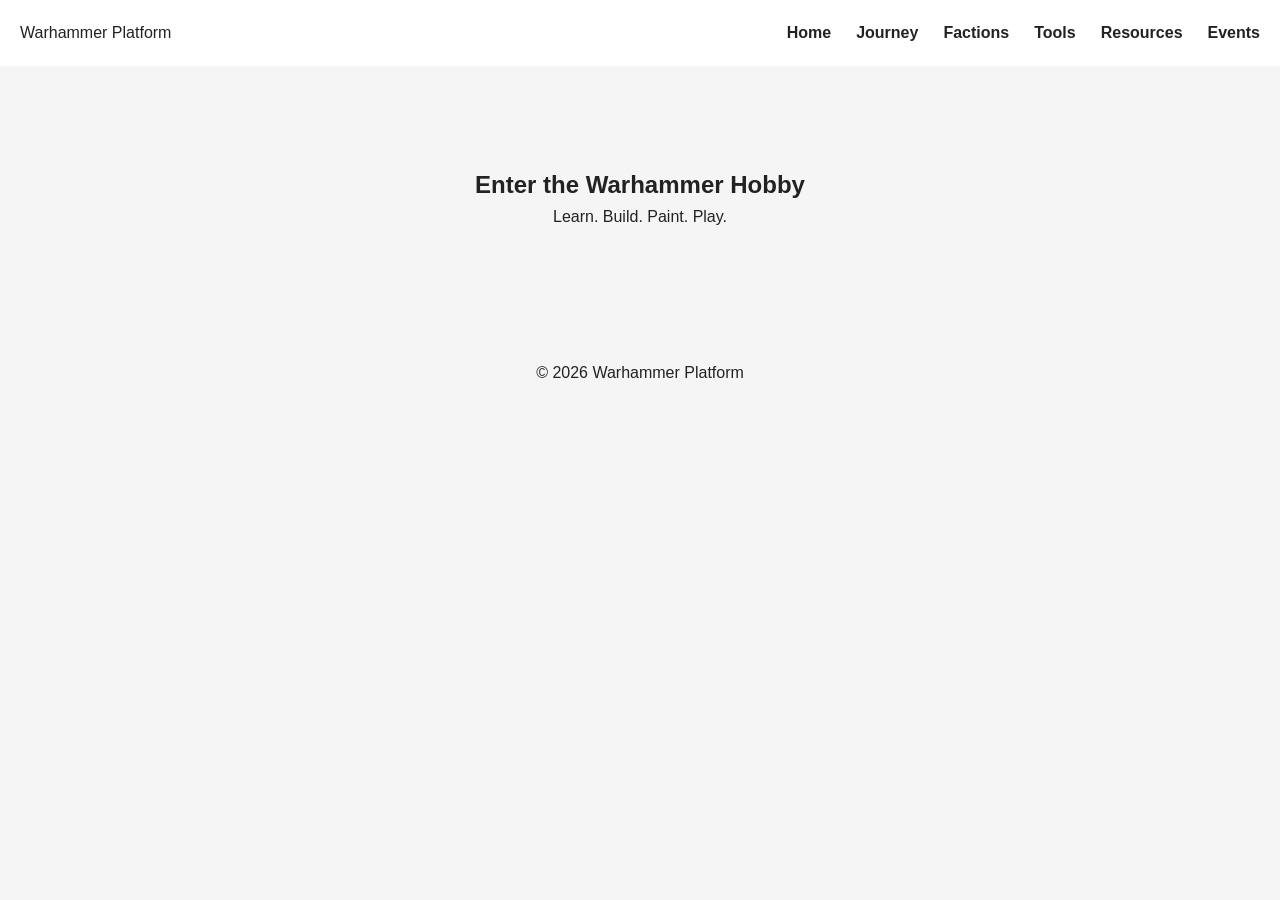
==== index.html @ 85858ca6 "Add honmepage structure and base styles" ====
<!DOCTYPE html>
<html lang="en">
<head>
    <meta charset="UTF-8">
    <meta name="viewport" content="width=device-width, initial-scale=1.0">

    <title>Warhammer Platform</title>
    <meta name="description" content="A beginner-first platform for exploring the Warhammer hobby.">

    <link rel="stylesheet" href="css/styles.css">
</head>

<body>

    <header>

        <nav>

            <div class="logo">

                Warhammer Platform

            </div>

            <ul>

                <li><a href="#">Home</a></li>

                <li><a href="#">Journey</a></li>

                <li><a href="#">Factions</a></li>

                <li><a href="#">Tools</a></li>

                <li><a href="#">Resources</a></li>

                <li><a href="#">Events</a></li>

            </ul>

        </nav>

    </header>

    <main>

        <section class="hero">

            <h1>Enter the Warhammer Hobby</h1>

            <p>

                Learn. Build. Paint. Play.

            </p>

        </section>

    </main>

    <footer>

        <p>&copy; 2026 Warhammer Platform</p>

    </footer>

    <script src="js/main.js"></script>

</body>
</html>
---- css/styles.css ----
/* ===========================
   Global Styles
=========================== */

* {
    margin: 0;
    padding: 0;
    box-sizing: border-box;
}

body {
    font-family: Arial, Helvetica, sans-serif;
    background-color: #f5f5f5;
    color: #222;
    line-height: 1.6;
}

header {
    background-color: white;
    padding: 20px;
}

nav {
    display: flex;
    justify-content: space-between;
    align-items: center;
}

nav ul {
    list-style: none;
    display: flex;
    gap: 25px;
}

nav a {
    text-decoration: none;
    color: #222;
    font-weight: bold;
}

.hero {
    text-align: center;
    padding: 100px 20px;
}

footer {
    text-align: center;
    padding: 30px;
}
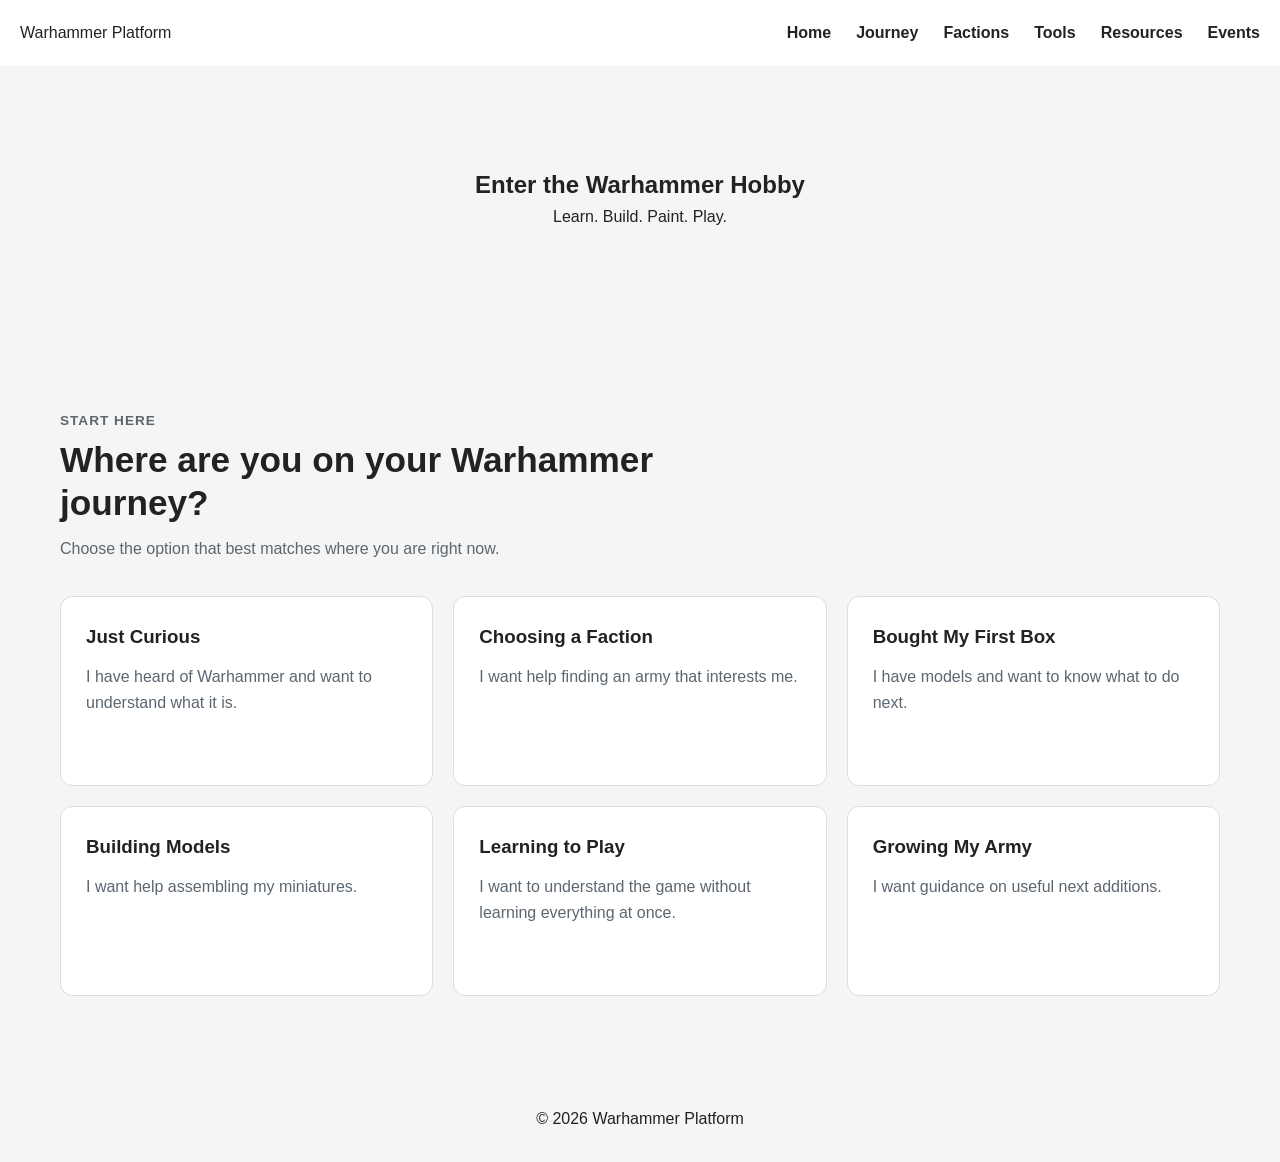
==== commit efd1c481: "Add honmepage journey section" ====
--- a/index.html
+++ b/index.html
@@ -13,55 +13,73 @@
 <body>
 
     <header>
-
         <nav>
-
-            <div class="logo">
-
-                Warhammer Platform
-
-            </div>
+            <div class="logo">Warhammer Platform</div>
 
             <ul>
-
                 <li><a href="#">Home</a></li>
-
                 <li><a href="#">Journey</a></li>
-
                 <li><a href="#">Factions</a></li>
-
                 <li><a href="#">Tools</a></li>
-
                 <li><a href="#">Resources</a></li>
-
                 <li><a href="#">Events</a></li>
-
             </ul>
-
         </nav>
-
     </header>
 
     <main>
 
         <section class="hero">
+            <h1>Enter the Warhammer Hobby</h1>
+            <p>Learn. Build. Paint. Play.</p>
+        </section>
 
-            <h1>Enter the Warhammer Hobby</h1>
+        <section class="journey">
+            <div class="section-heading">
+                <p class="section-label">Start here</p>
+                <h2>Where are you on your Warhammer journey?</h2>
+                <p>Choose the option that best matches where you are right now.</p>
+            </div>
 
-            <p>
+            <div class="journey-grid">
 
-                Learn. Build. Paint. Play.
+                <a class="journey-card" href="#">
+                    <h3>Just Curious</h3>
+                    <p>I have heard of Warhammer and want to understand what it is.</p>
+                </a>
 
-            </p>
+                <a class="journey-card" href="#">
+                    <h3>Choosing a Faction</h3>
+                    <p>I want help finding an army that interests me.</p>
+                </a>
 
+                <a class="journey-card" href="#">
+                    <h3>Bought My First Box</h3>
+                    <p>I have models and want to know what to do next.</p>
+                </a>
+
+                <a class="journey-card" href="#">
+                    <h3>Building Models</h3>
+                    <p>I want help assembling my miniatures.</p>
+                </a>
+
+                <a class="journey-card" href="#">
+                    <h3>Learning to Play</h3>
+                    <p>I want to understand the game without learning everything at once.</p>
+                </a>
+
+                <a class="journey-card" href="#">
+                    <h3>Growing My Army</h3>
+                    <p>I want guidance on useful next additions.</p>
+                </a>
+
+            </div>
         </section>
 
     </main>
 
     <footer>
-
         <p>&copy; 2026 Warhammer Platform</p>
-
     </footer>
 
     <script src="js/main.js"></script>
--- a/css/styles.css
+++ b/css/styles.css
@@ -46,4 +46,79 @@
 footer {
     text-align: center;
     padding: 30px;
+}
+
+.journey {
+    max-width: 1200px;
+    margin: 0 auto;
+    padding: 80px 20px;
+}
+
+.section-heading {
+    max-width: 700px;
+    margin-bottom: 35px;
+}
+
+.section-label {
+    margin-bottom: 8px;
+    color: #5b6670;
+    font-size: 0.85rem;
+    font-weight: bold;
+    letter-spacing: 1px;
+    text-transform: uppercase;
+}
+
+.section-heading h2 {
+    margin-bottom: 12px;
+    font-size: 2.2rem;
+    line-height: 1.2;
+}
+
+.section-heading p {
+    color: #5b6670;
+}
+
+.journey-grid {
+    display: grid;
+    grid-template-columns: repeat(3, 1fr);
+    gap: 20px;
+}
+
+.journey-card {
+    min-height: 190px;
+    padding: 25px;
+    background-color: white;
+    border: 1px solid #dddddd;
+    border-radius: 12px;
+    color: #222;
+    text-decoration: none;
+}
+
+.journey-card h3 {
+    margin-bottom: 12px;
+}
+
+.journey-card p {
+    color: #5b6670;
+}
+
+.journey-card:hover {
+    border-color: #777777;
+    transform: translateY(-3px);
+}
+
+@media screen and (max-width: 850px) {
+    .journey-grid {
+        grid-template-columns: repeat(2, 1fr);
+    }
+}
+
+@media screen and (max-width: 550px) {
+    .journey-grid {
+        grid-template-columns: 1fr;
+    }
+
+    .section-heading h2 {
+        font-size: 1.8rem;
+    }
 }
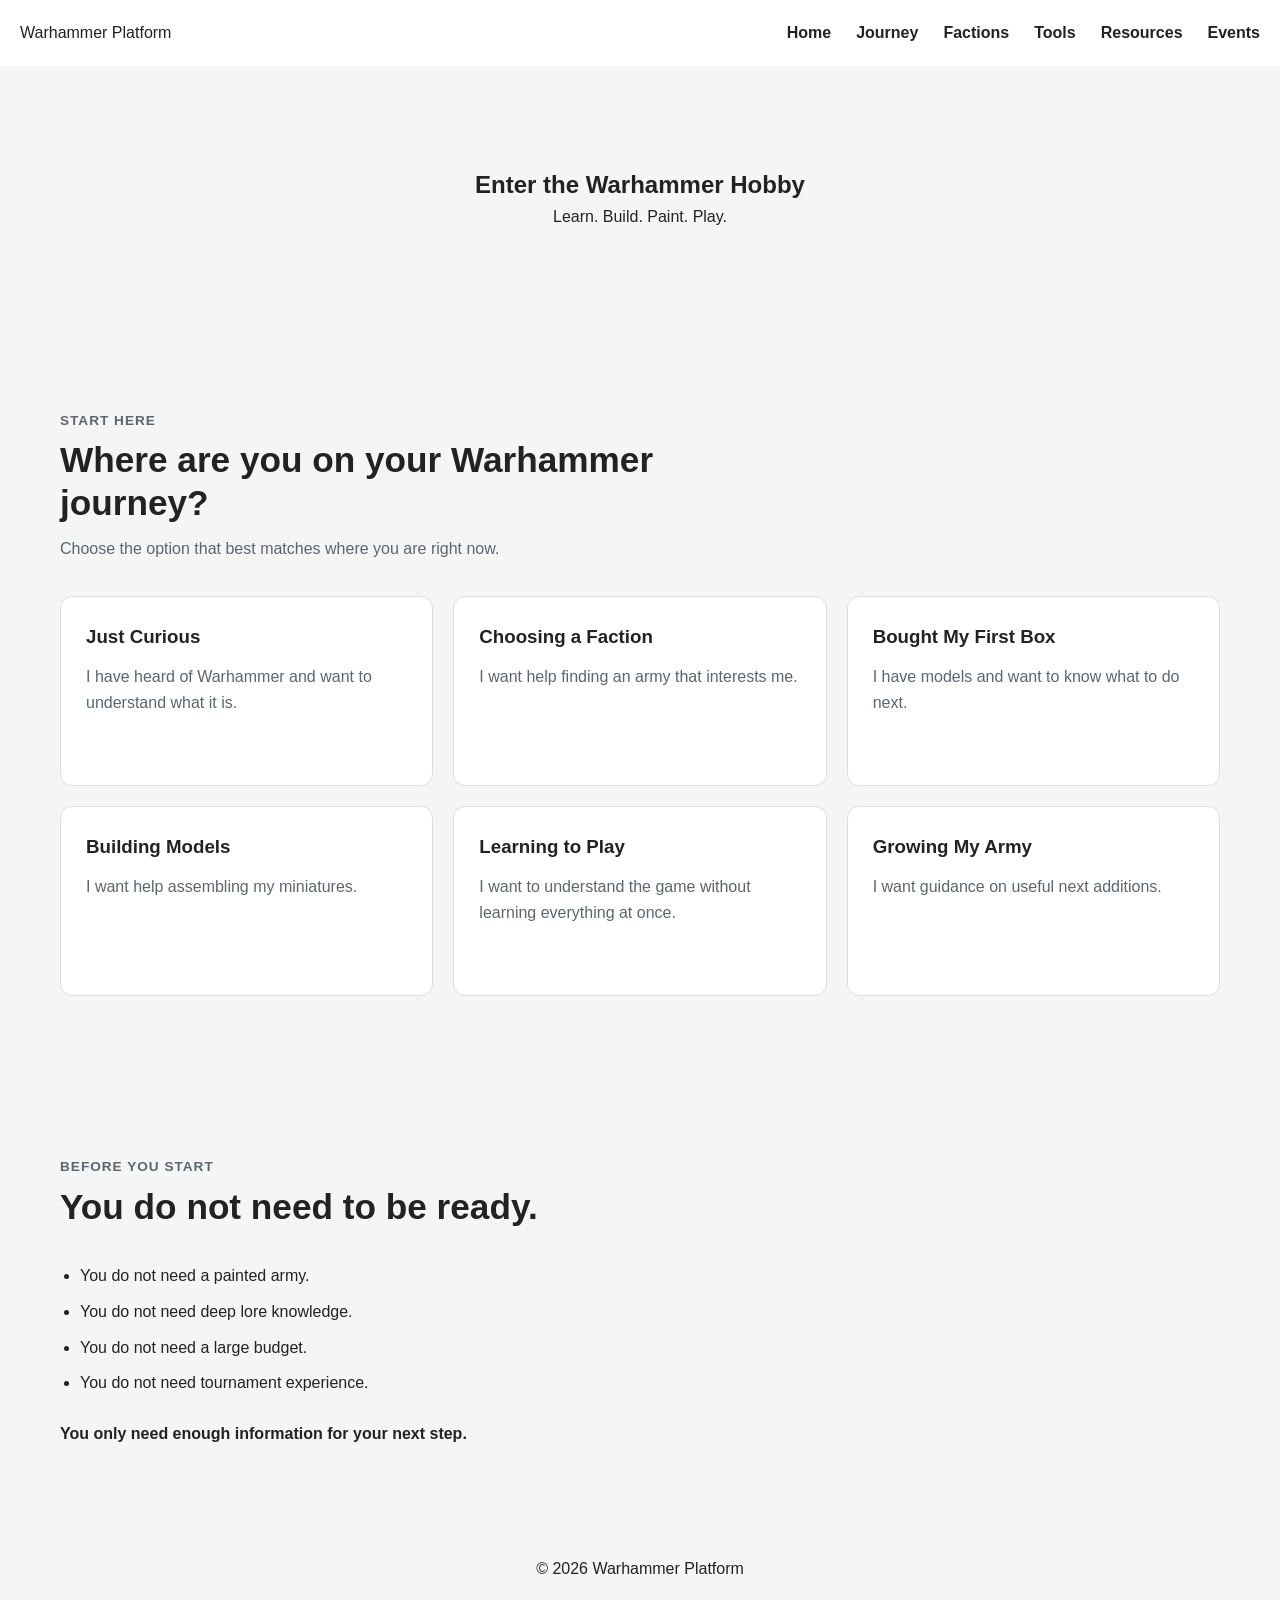
==== commit 8cb5f4bd: "Add reassurance  section" ====
--- a/index.html
+++ b/index.html
@@ -76,6 +76,22 @@
             </div>
         </section>
 
+        <section class="reassurance">
+            <div class="section-heading">
+                <p class="section-label">Before you start</p>
+                <h2>You do not need to be ready.</h2>
+            </div>
+
+            <ul>
+                <li>You do not need a painted army.</li>
+                <li>You do not need deep lore knowledge.</li>
+                <li>You do not need a large budget.</li>
+                <li>You do not need tournament experience.</li>
+            </ul>
+
+            <p>You only need enough information for your next step.</p>
+        </section>
+
     </main>
 
     <footer>
--- a/css/styles.css
+++ b/css/styles.css
@@ -121,4 +121,23 @@
     .section-heading h2 {
         font-size: 1.8rem;
     }
+}
+
+.reassurance {
+    max-width: 1200px;
+    margin: 0 auto;
+    padding: 80px 20px;
+}
+
+.reassurance ul {
+    margin: 25px 0;
+    padding-left: 20px;
+}
+
+.reassurance li {
+    margin-bottom: 10px;
+}
+
+.reassurance > p {
+    font-weight: bold;
 }
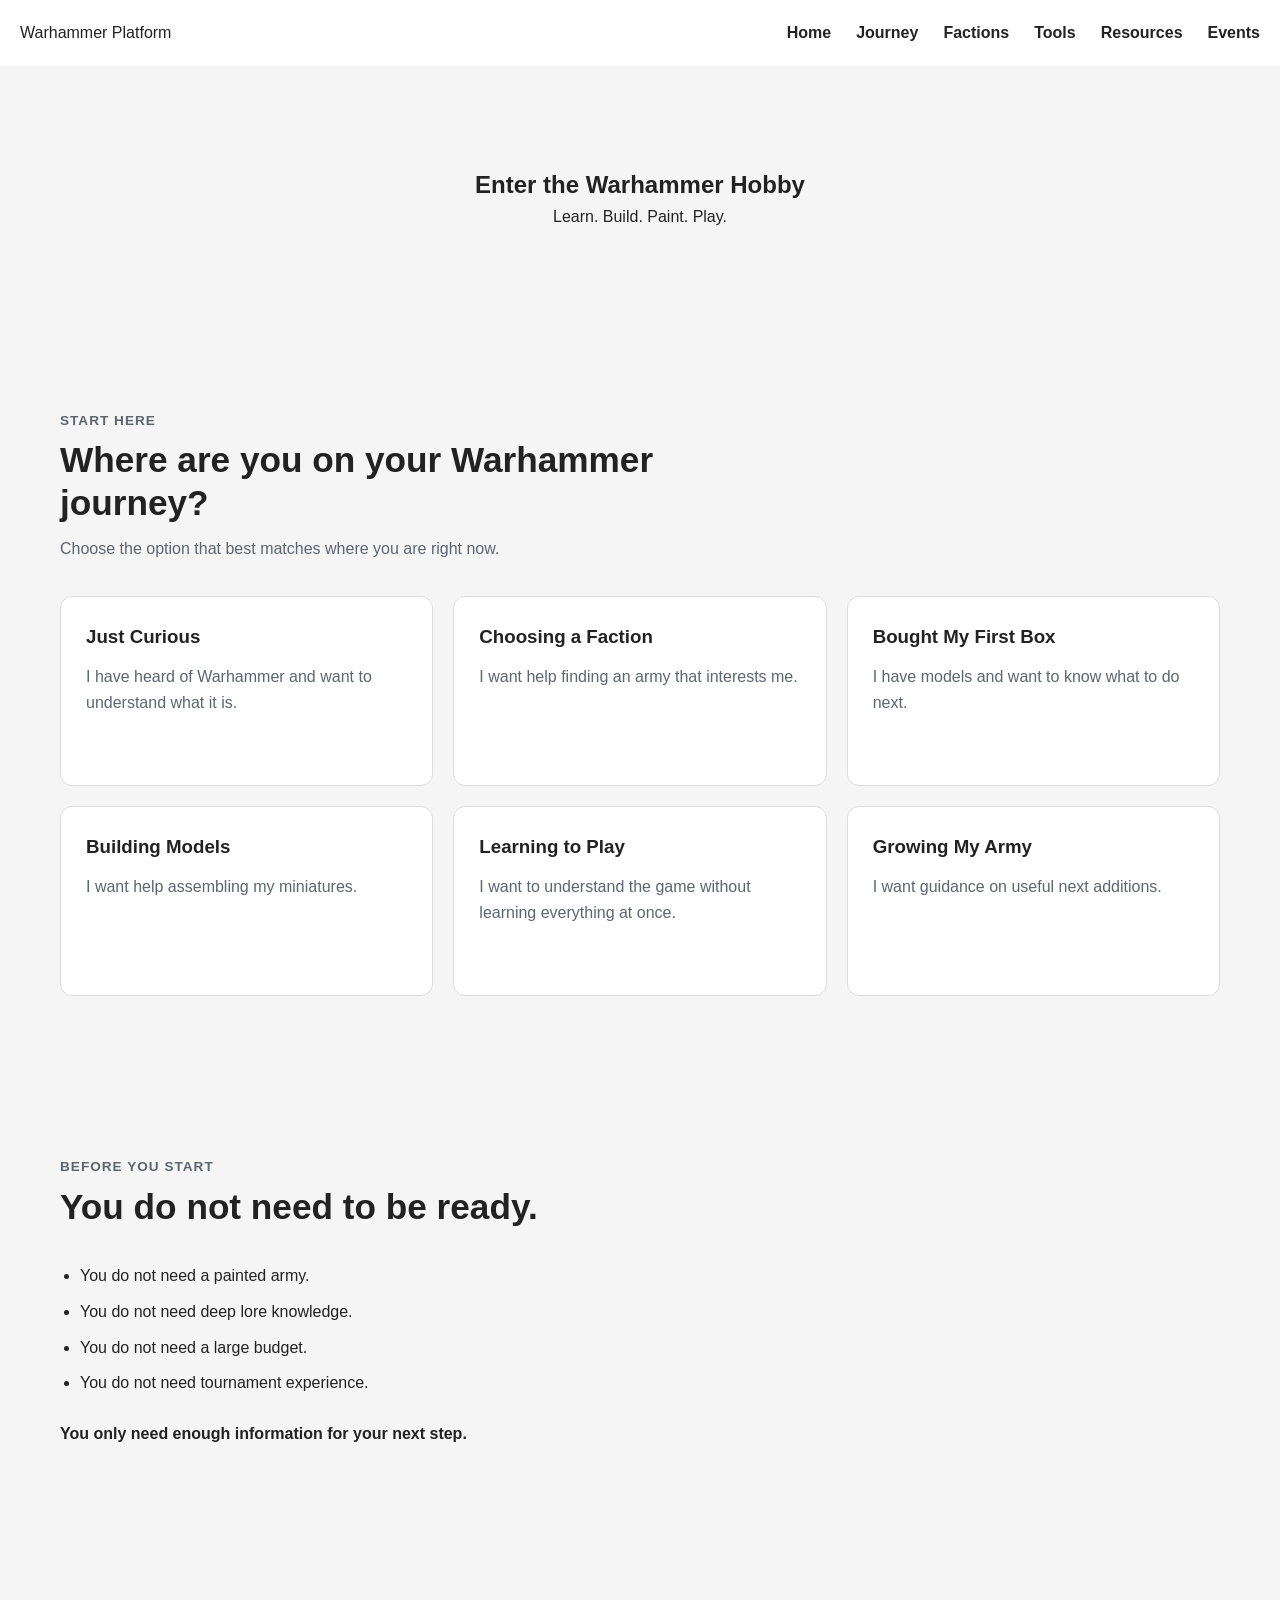
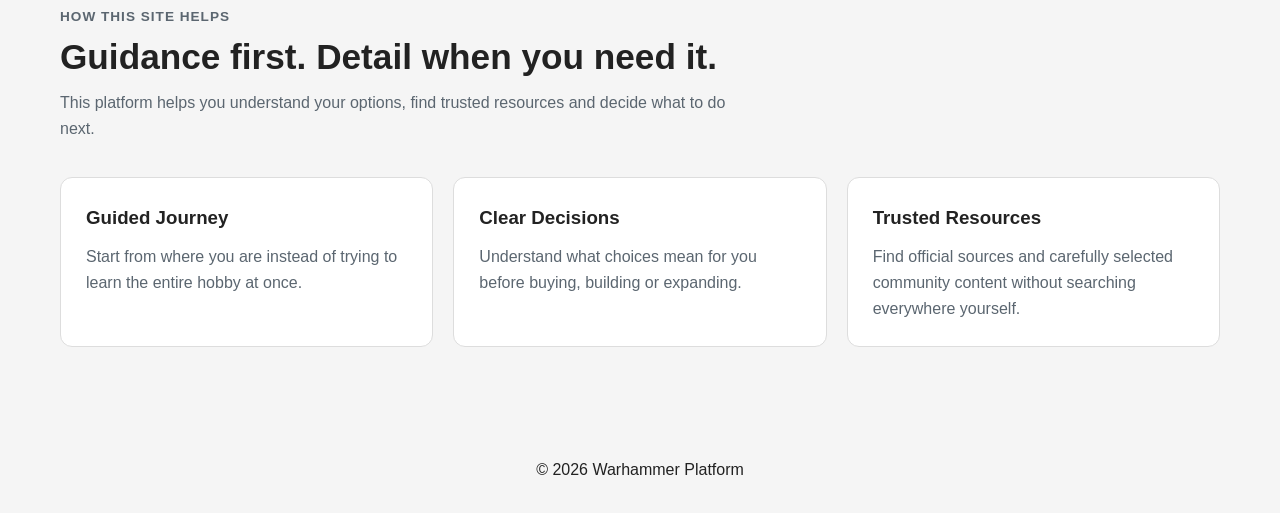
==== commit 843cd3d9: "Add purpose  section" ====
--- a/index.html
+++ b/index.html
@@ -92,6 +92,31 @@
             <p>You only need enough information for your next step.</p>
         </section>
 
+        <section class="site-purpose">
+            <div class="section-heading">
+                <p class="section-label">How this site helps</p>
+                <h2>Guidance first. Detail when you need it.</h2>
+                <p>This platform helps you understand your options, find trusted resources and decide what to do next.</p>
+            </div>
+
+            <div class="purpose-grid">
+                <article class="purpose-card">
+                    <h3>Guided Journey</h3>
+                    <p>Start from where you are instead of trying to learn the entire hobby at once.</p>
+                </article>
+
+                <article class="purpose-card">
+                    <h3>Clear Decisions</h3>
+                    <p>Understand what choices mean for you before buying, building or expanding.</p>
+                </article>
+
+                <article class="purpose-card">
+                    <h3>Trusted Resources</h3>
+                    <p>Find official sources and carefully selected community content without searching everywhere yourself.</p>
+                </article>
+            </div>
+        </section>
+
     </main>
 
     <footer>
--- a/css/styles.css
+++ b/css/styles.css
@@ -140,4 +140,37 @@
 
 .reassurance > p {
     font-weight: bold;
+}
+
+.site-purpose {
+    max-width: 1200px;
+    margin: 0 auto;
+    padding: 80px 20px;
+}
+
+.purpose-grid {
+    display: grid;
+    grid-template-columns: repeat(3, 1fr);
+    gap: 20px;
+}
+
+.purpose-card {
+    padding: 25px;
+    background-color: white;
+    border: 1px solid #dddddd;
+    border-radius: 12px;
+}
+
+.purpose-card h3 {
+    margin-bottom: 12px;
+}
+
+.purpose-card p {
+    color: #5b6670;
+}
+
+@media screen and (max-width: 850px) {
+    .purpose-grid {
+        grid-template-columns: 1fr;
+    }
 }
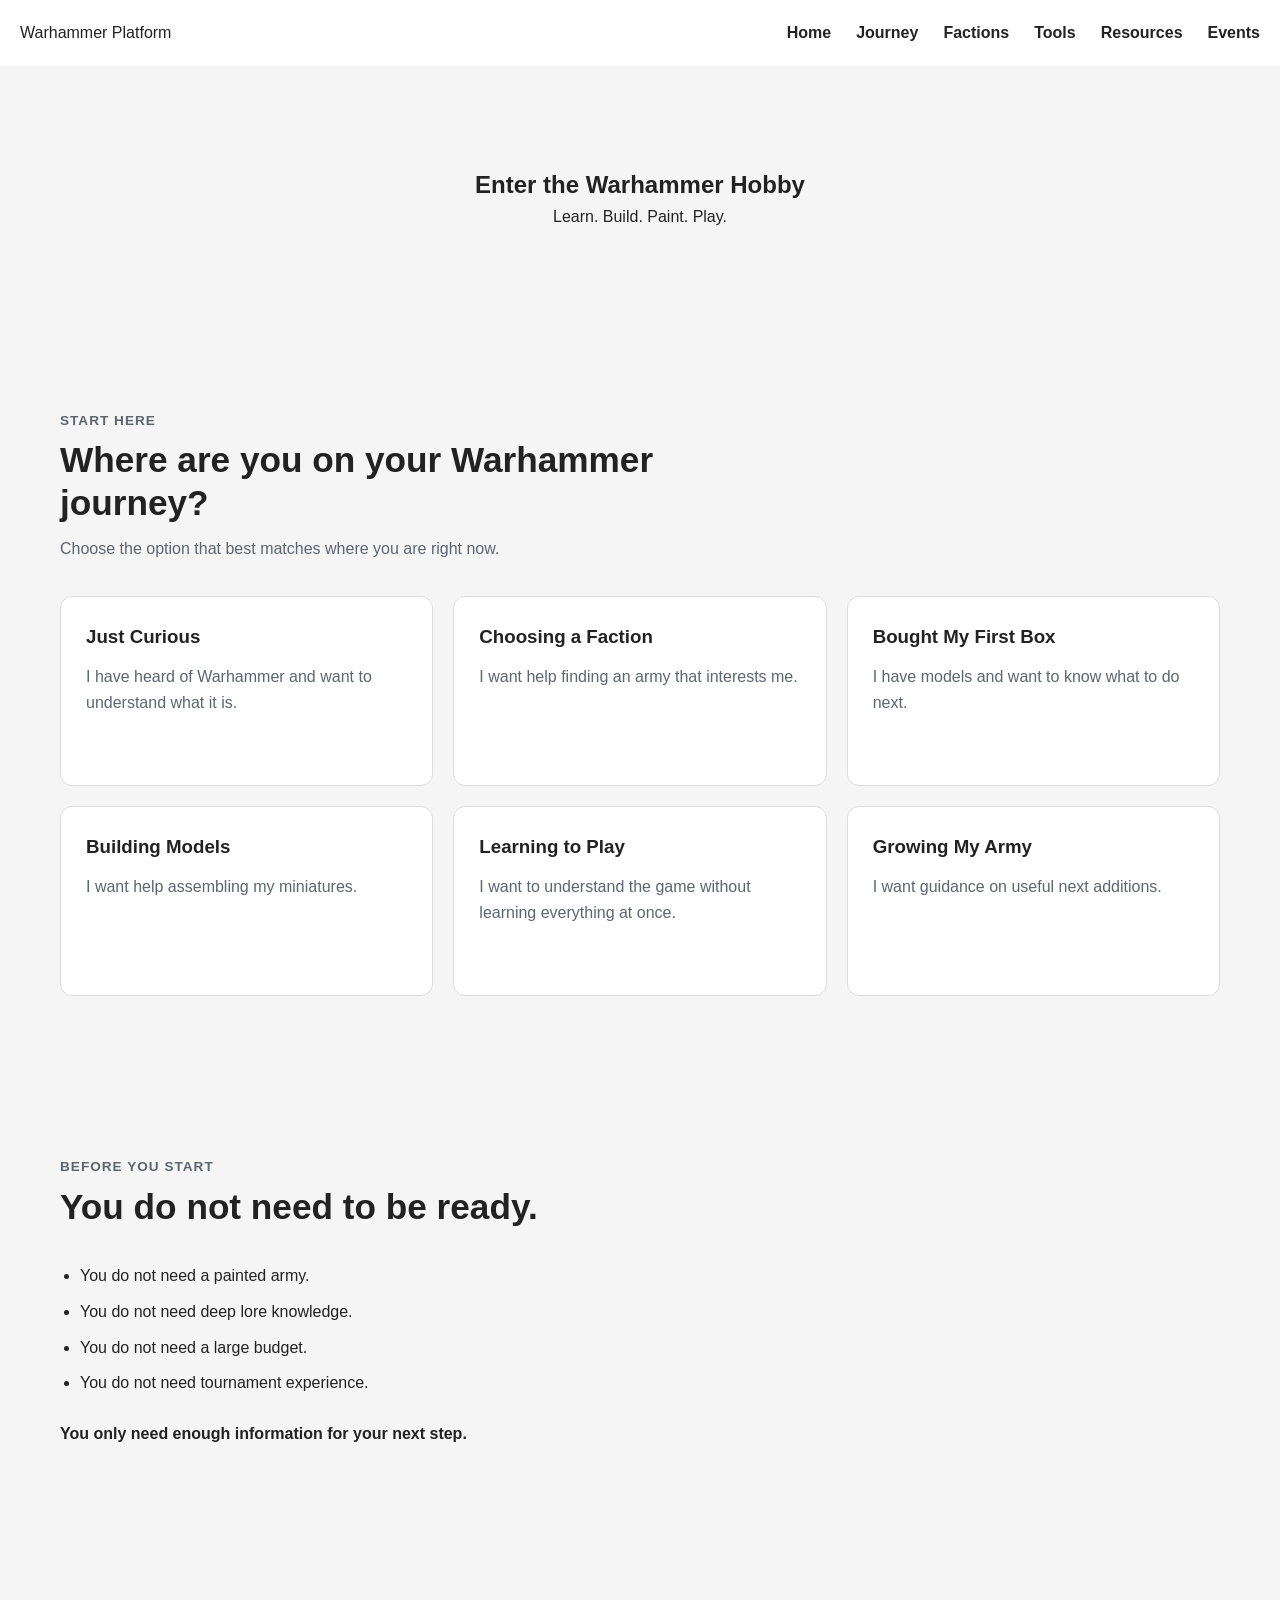
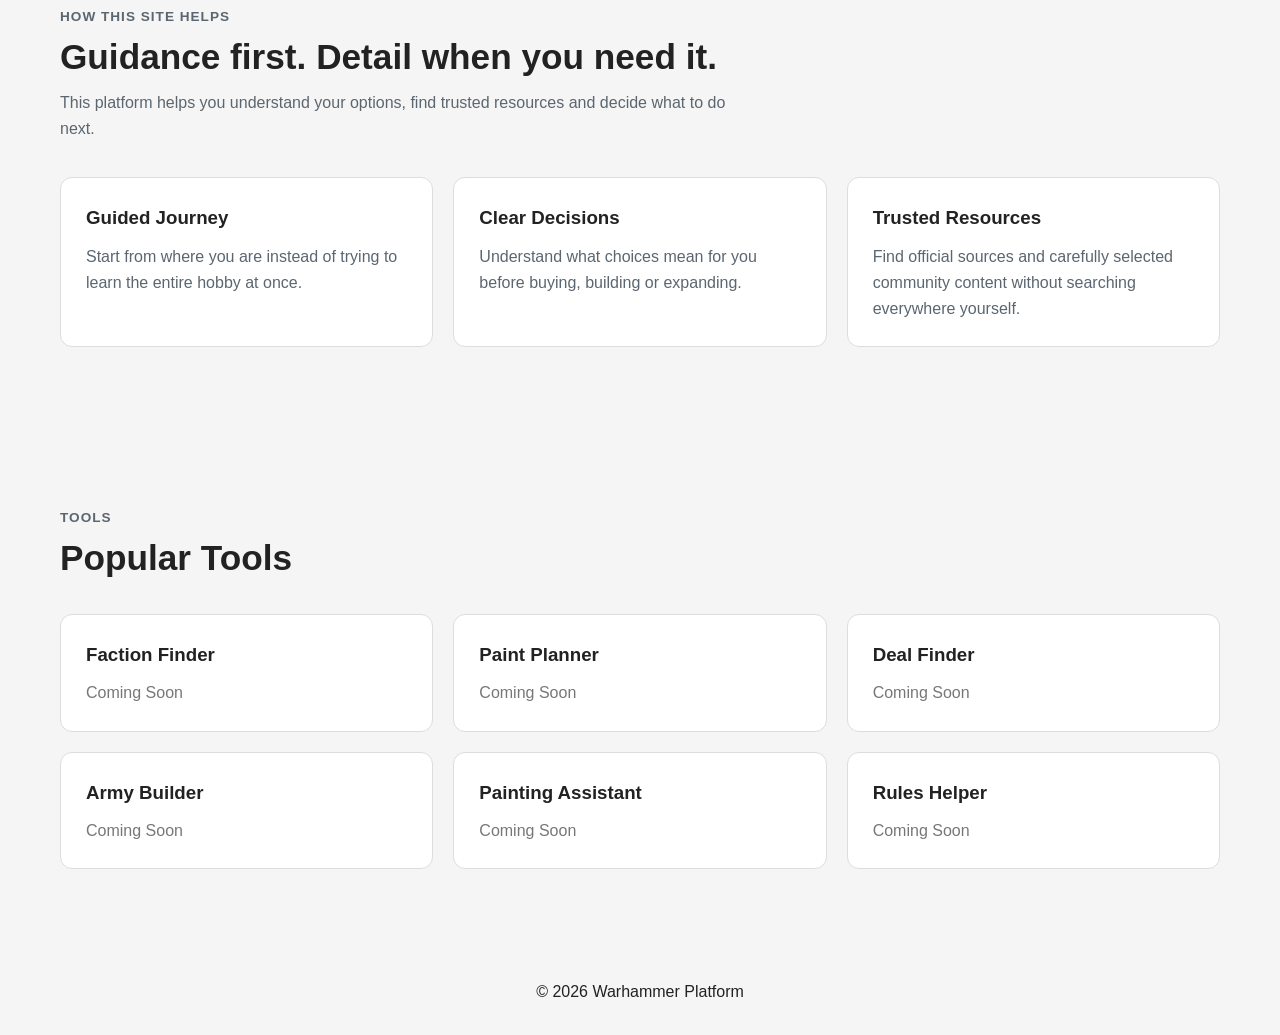
==== commit 02284dc0: "Add tools  section" ====
--- a/index.html
+++ b/index.html
@@ -117,6 +117,47 @@
             </div>
         </section>
 
+        <section class="featured-tools">
+            <div class="section-heading">
+                <p class="section-label">Tools</p>
+                <h2>Popular Tools</h2>
+            </div>
+
+            <div class="tool-grid">
+
+                <article class="tool-card">
+                    <h3>Faction Finder</h3>
+                    <p>Coming Soon</p>
+                </article>
+
+                <article class="tool-card">
+                    <h3>Paint Planner</h3>
+                    <p>Coming Soon</p>
+                </article>
+
+                <article class="tool-card">
+                    <h3>Deal Finder</h3>
+                    <p>Coming Soon</p>
+                </article>
+
+                <article class="tool-card">
+                    <h3>Army Builder</h3>
+                    <p>Coming Soon</p>
+                </article>
+
+                <article class="tool-card">
+                    <h3>Painting Assistant</h3>
+                    <p>Coming Soon</p>
+                </article>
+
+                <article class="tool-card">
+                    <h3>Rules Helper</h3>
+                    <p>Coming Soon</p>
+                </article>
+
+            </div>
+        </section>
+
     </main>
 
     <footer>
--- a/css/styles.css
+++ b/css/styles.css
@@ -173,4 +173,43 @@
     .purpose-grid {
         grid-template-columns: 1fr;
     }
+}
+
+.featured-tools {
+    max-width: 1200px;
+    margin: 0 auto;
+    padding: 80px 20px;
+}
+
+.tool-grid {
+    display: grid;
+    grid-template-columns: repeat(3, 1fr);
+    gap: 20px;
+}
+
+.tool-card {
+    padding: 25px;
+    background: white;
+    border: 1px solid #dddddd;
+    border-radius: 12px;
+}
+
+.tool-card h3 {
+    margin-bottom: 10px;
+}
+
+.tool-card p {
+    color: #777777;
+}
+
+@media screen and (max-width: 850px) {
+    .tool-grid {
+        grid-template-columns: repeat(2, 1fr);
+    }
+}
+
+@media screen and (max-width: 550px) {
+    .tool-grid {
+        grid-template-columns: 1fr;
+    }
 }
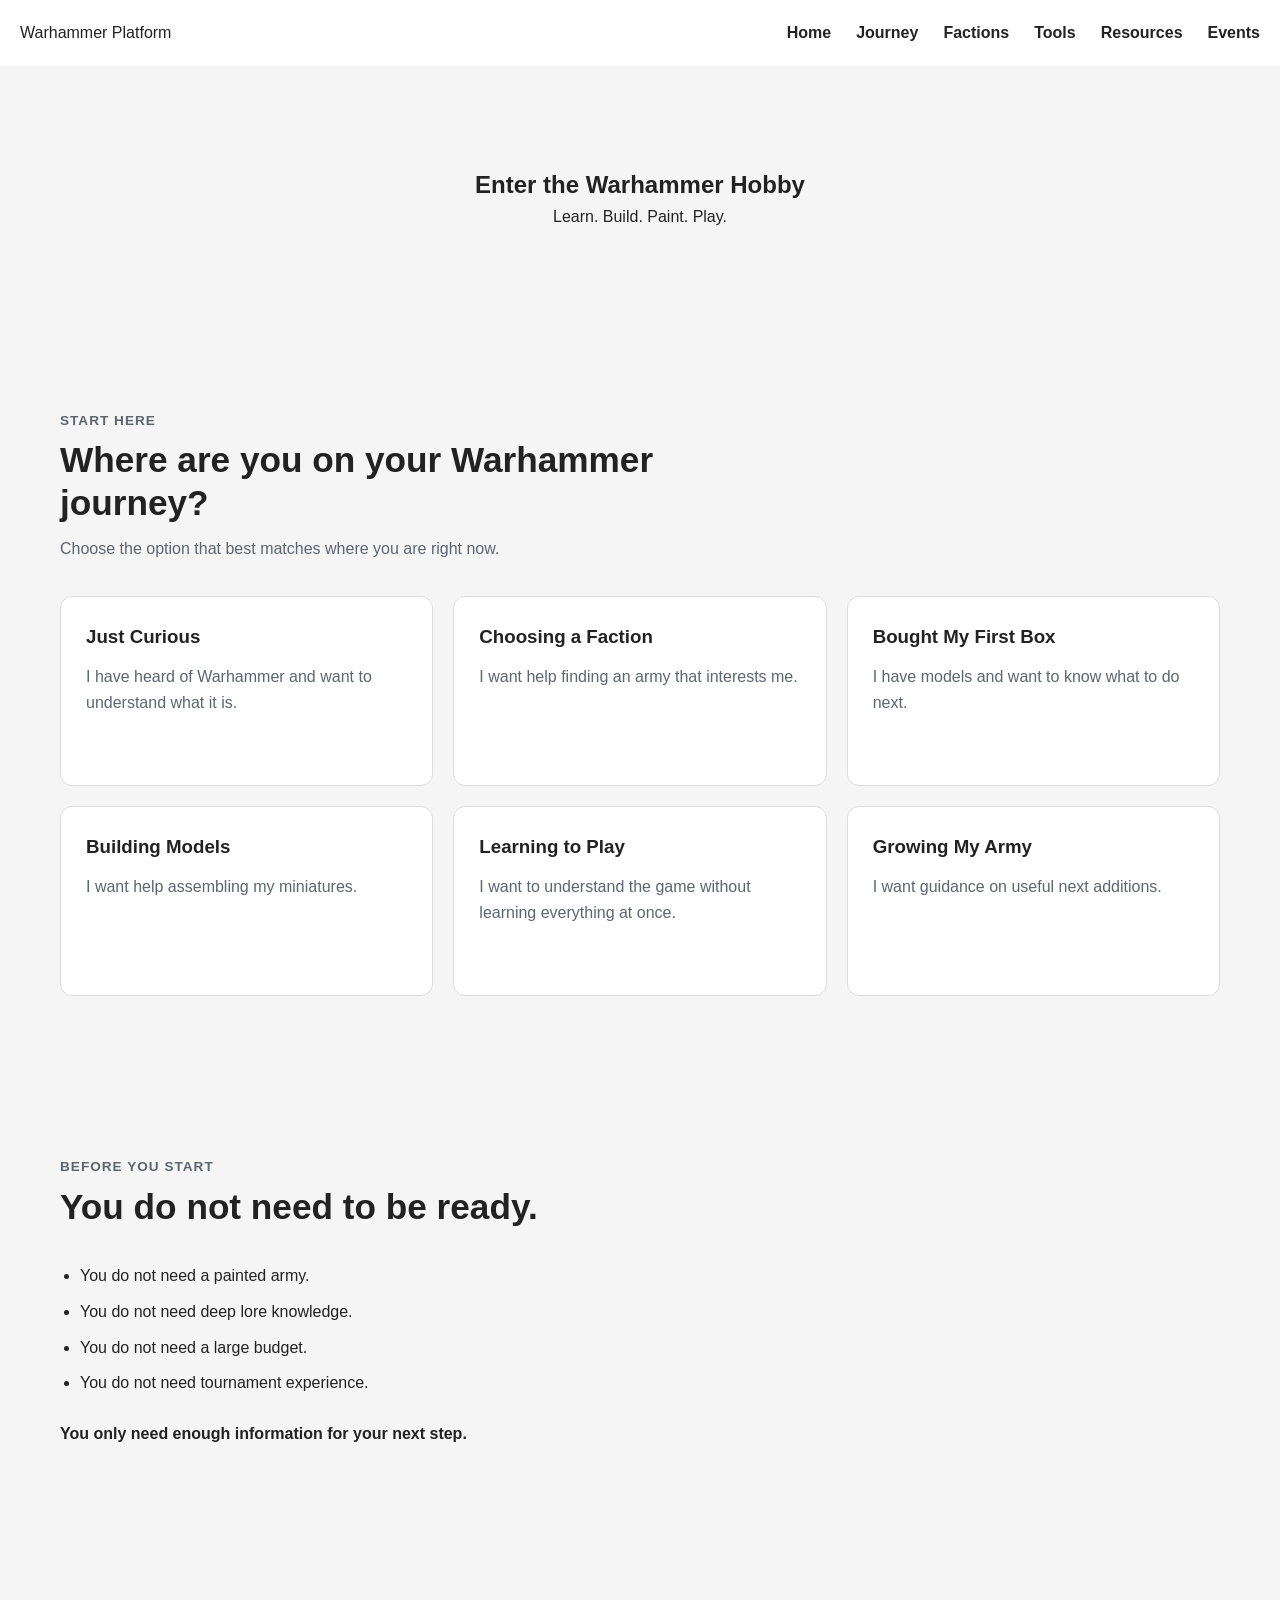
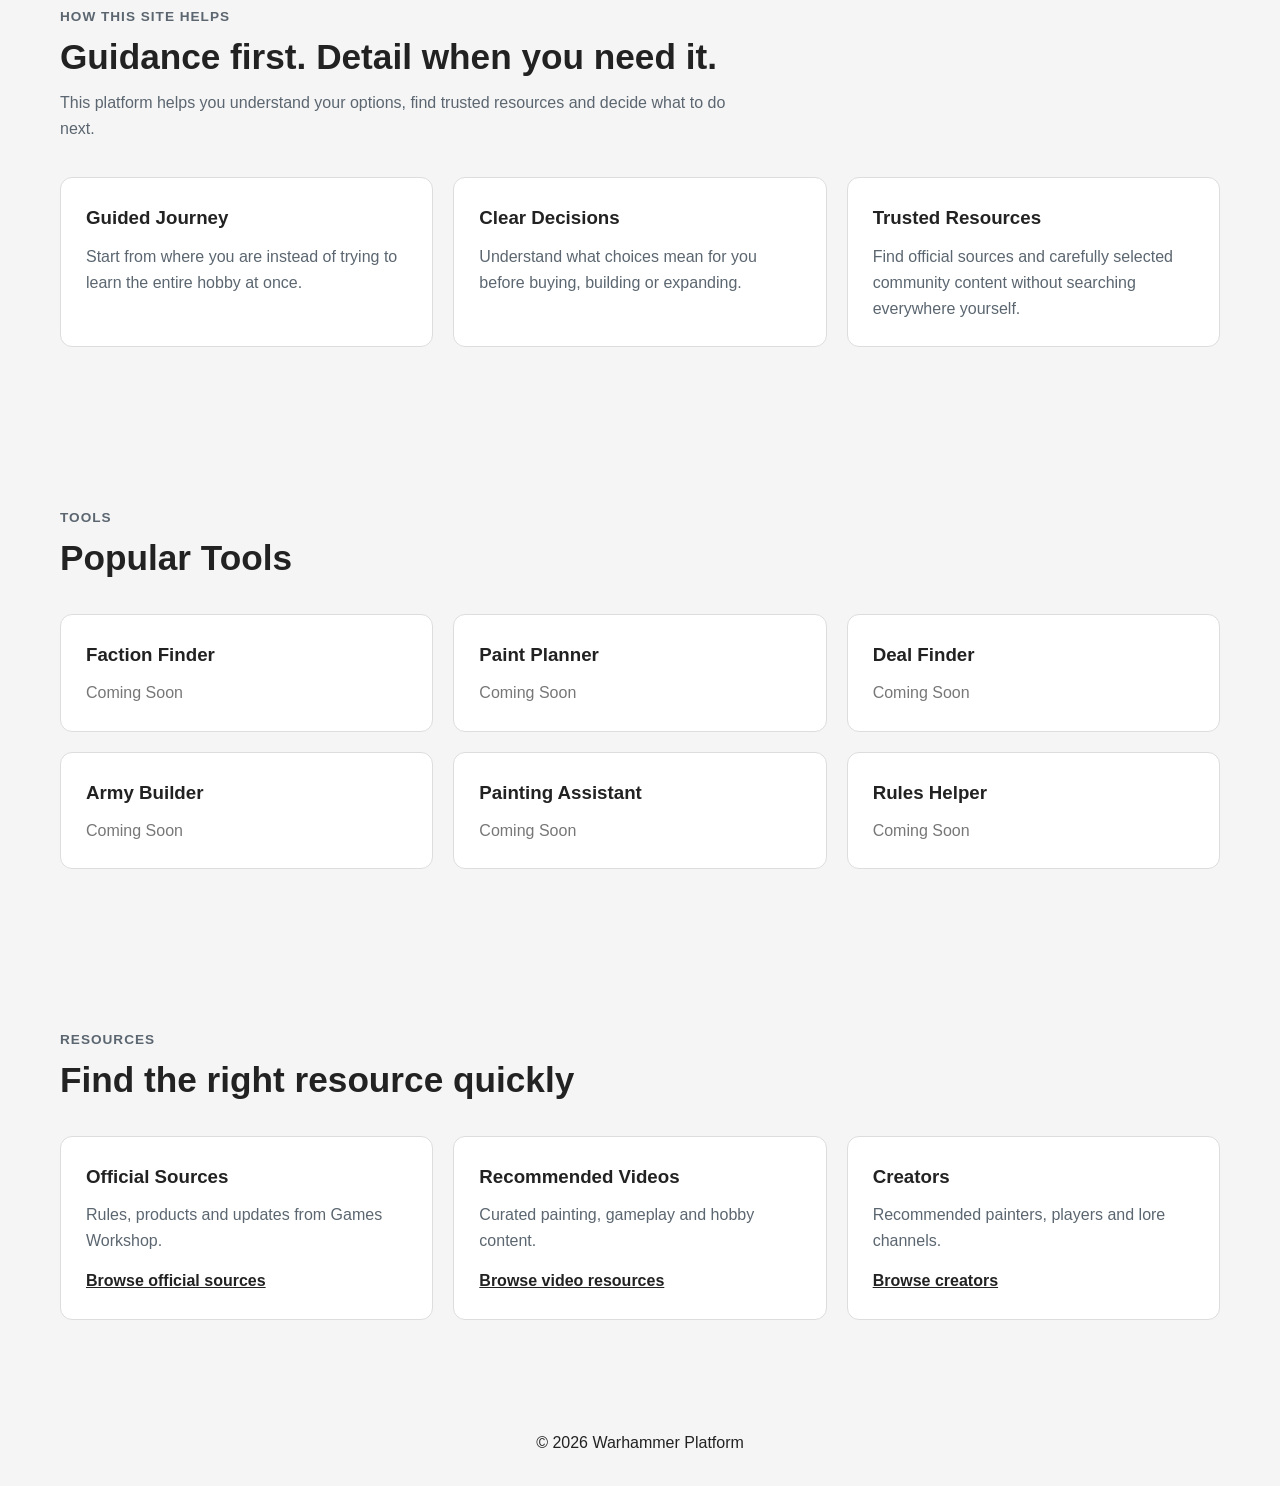
==== commit 477a0a9b: "Add resources  section" ====
--- a/index.html
+++ b/index.html
@@ -158,6 +158,33 @@
             </div>
         </section>
 
+        <section class="featured-resources">
+            <div class="section-heading">
+                <p class="section-label">Resources</p>
+                <h2>Find the right resource quickly</h2>
+            </div>
+
+            <div class="resource-grid">
+                <article class="resource-card">
+                    <h3>Official Sources</h3>
+                    <p>Rules, products and updates from Games Workshop.</p>
+                    <a href="#">Browse official sources</a>
+                </article>
+
+                <article class="resource-card">
+                    <h3>Recommended Videos</h3>
+                    <p>Curated painting, gameplay and hobby content.</p>
+                    <a href="#">Browse video resources</a>
+                </article>
+
+                <article class="resource-card">
+                    <h3>Creators</h3>
+                    <p>Recommended painters, players and lore channels.</p>
+                    <a href="#">Browse creators</a>
+                </article>
+            </div>
+        </section>
+
     </main>
 
     <footer>
--- a/css/styles.css
+++ b/css/styles.css
@@ -212,4 +212,44 @@
     .tool-grid {
         grid-template-columns: 1fr;
     }
-}+}
+
+.featured-resources {
+    max-width: 1200px;
+    margin: 0 auto;
+    padding: 80px 20px;
+}
+
+.resource-grid {
+    display: grid;
+    grid-template-columns: repeat(3, 1fr);
+    gap: 20px;
+}
+
+.resource-card {
+    padding: 25px;
+    background-color: white;
+    border: 1px solid #dddddd;
+    border-radius: 12px;
+}
+
+.resource-card h3 {
+    margin-bottom: 10px;
+}
+
+.resource-card p {
+    margin-bottom: 15px;
+    color: #5b6670;
+}
+
+.resource-card a {
+    color: #222222;
+    font-weight: bold;
+}
+
+@media screen and (max-width: 850px) {
+    .resource-grid {
+        grid-template-columns: 1fr;
+    }
+}
+
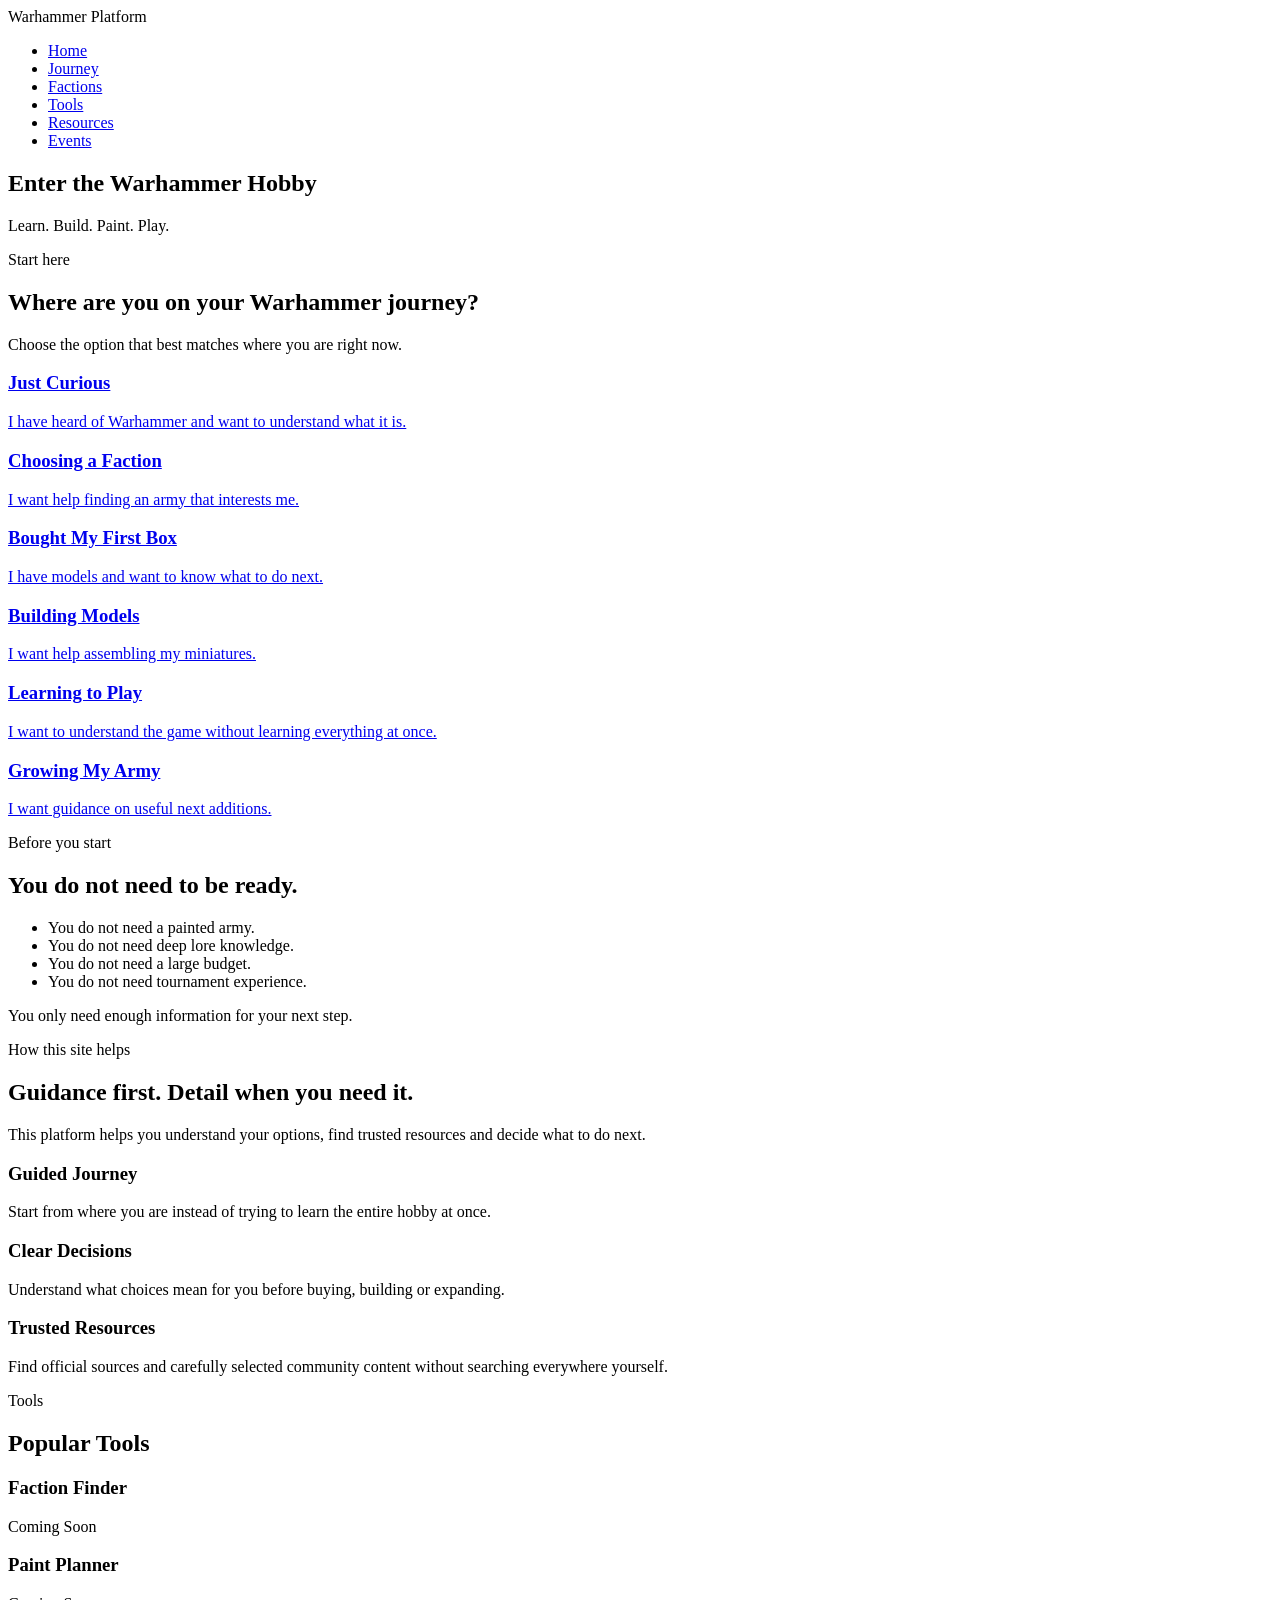
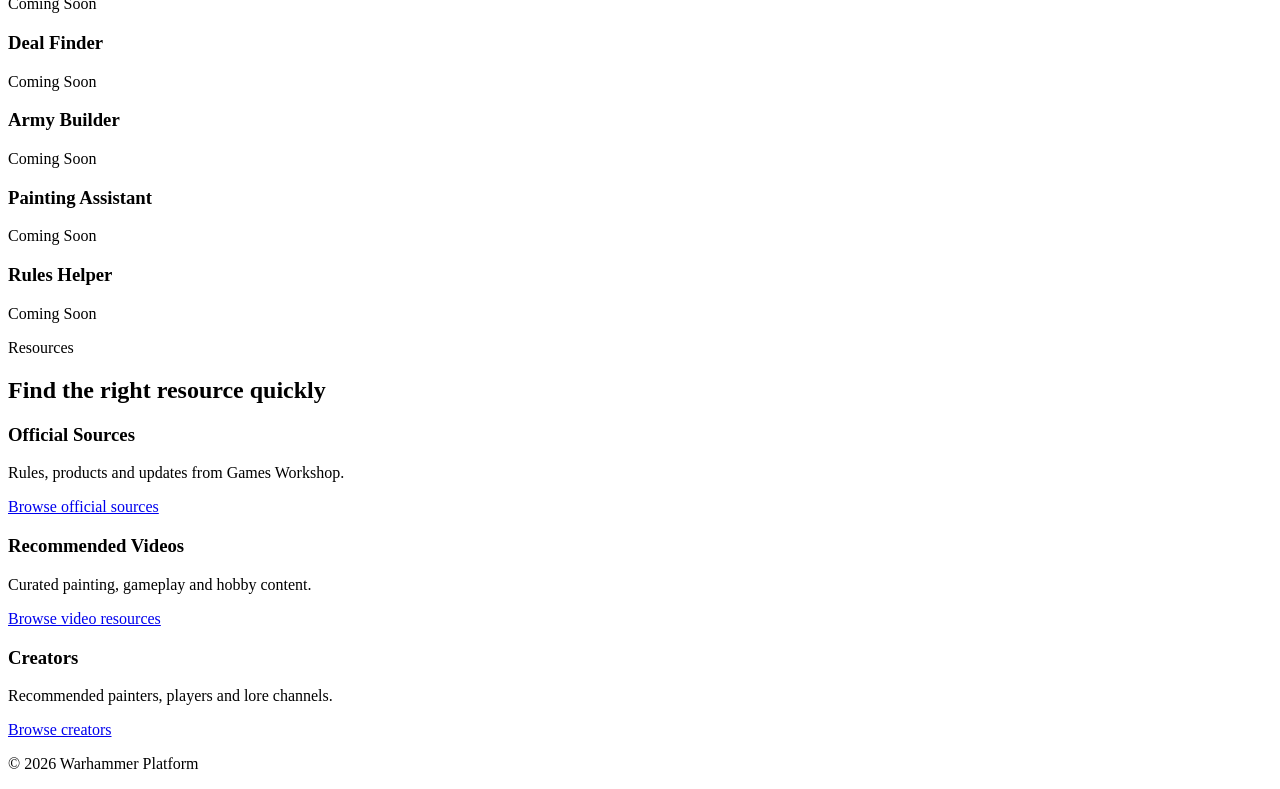
==== commit 6a762f5e: "Refactor CSS into modular architecture" ====
--- a/index.html
+++ b/index.html
@@ -4,7 +4,7 @@
     <meta charset="UTF-8">
     <meta name="viewport" content="width=device-width, initial-scale=1.0">
 
-    <title>Warhammer Platform</title>
+    <title>Working Title</title>
     <meta name="description" content="A beginner-first platform for exploring the Warhammer hobby.">
 
     <link rel="stylesheet" href="css/styles.css">
--- a/css/styles.css
+++ b/css/styles.css
@@ -1,255 +1,7 @@
-/* ===========================
-   Global Styles
-=========================== */
-
-* {
-    margin: 0;
-    padding: 0;
-    box-sizing: border-box;
-}
-
-body {
-    font-family: Arial, Helvetica, sans-serif;
-    background-color: #f5f5f5;
-    color: #222;
-    line-height: 1.6;
-}
-
-header {
-    background-color: white;
-    padding: 20px;
-}
-
-nav {
-    display: flex;
-    justify-content: space-between;
-    align-items: center;
-}
-
-nav ul {
-    list-style: none;
-    display: flex;
-    gap: 25px;
-}
-
-nav a {
-    text-decoration: none;
-    color: #222;
-    font-weight: bold;
-}
-
-.hero {
-    text-align: center;
-    padding: 100px 20px;
-}
-
-footer {
-    text-align: center;
-    padding: 30px;
-}
-
-.journey {
-    max-width: 1200px;
-    margin: 0 auto;
-    padding: 80px 20px;
-}
-
-.section-heading {
-    max-width: 700px;
-    margin-bottom: 35px;
-}
-
-.section-label {
-    margin-bottom: 8px;
-    color: #5b6670;
-    font-size: 0.85rem;
-    font-weight: bold;
-    letter-spacing: 1px;
-    text-transform: uppercase;
-}
-
-.section-heading h2 {
-    margin-bottom: 12px;
-    font-size: 2.2rem;
-    line-height: 1.2;
-}
-
-.section-heading p {
-    color: #5b6670;
-}
-
-.journey-grid {
-    display: grid;
-    grid-template-columns: repeat(3, 1fr);
-    gap: 20px;
-}
-
-.journey-card {
-    min-height: 190px;
-    padding: 25px;
-    background-color: white;
-    border: 1px solid #dddddd;
-    border-radius: 12px;
-    color: #222;
-    text-decoration: none;
-}
-
-.journey-card h3 {
-    margin-bottom: 12px;
-}
-
-.journey-card p {
-    color: #5b6670;
-}
-
-.journey-card:hover {
-    border-color: #777777;
-    transform: translateY(-3px);
-}
-
-@media screen and (max-width: 850px) {
-    .journey-grid {
-        grid-template-columns: repeat(2, 1fr);
-    }
-}
-
-@media screen and (max-width: 550px) {
-    .journey-grid {
-        grid-template-columns: 1fr;
-    }
-
-    .section-heading h2 {
-        font-size: 1.8rem;
-    }
-}
-
-.reassurance {
-    max-width: 1200px;
-    margin: 0 auto;
-    padding: 80px 20px;
-}
-
-.reassurance ul {
-    margin: 25px 0;
-    padding-left: 20px;
-}
-
-.reassurance li {
-    margin-bottom: 10px;
-}
-
-.reassurance > p {
-    font-weight: bold;
-}
-
-.site-purpose {
-    max-width: 1200px;
-    margin: 0 auto;
-    padding: 80px 20px;
-}
-
-.purpose-grid {
-    display: grid;
-    grid-template-columns: repeat(3, 1fr);
-    gap: 20px;
-}
-
-.purpose-card {
-    padding: 25px;
-    background-color: white;
-    border: 1px solid #dddddd;
-    border-radius: 12px;
-}
-
-.purpose-card h3 {
-    margin-bottom: 12px;
-}
-
-.purpose-card p {
-    color: #5b6670;
-}
-
-@media screen and (max-width: 850px) {
-    .purpose-grid {
-        grid-template-columns: 1fr;
-    }
-}
-
-.featured-tools {
-    max-width: 1200px;
-    margin: 0 auto;
-    padding: 80px 20px;
-}
-
-.tool-grid {
-    display: grid;
-    grid-template-columns: repeat(3, 1fr);
-    gap: 20px;
-}
-
-.tool-card {
-    padding: 25px;
-    background: white;
-    border: 1px solid #dddddd;
-    border-radius: 12px;
-}
-
-.tool-card h3 {
-    margin-bottom: 10px;
-}
-
-.tool-card p {
-    color: #777777;
-}
-
-@media screen and (max-width: 850px) {
-    .tool-grid {
-        grid-template-columns: repeat(2, 1fr);
-    }
-}
-
-@media screen and (max-width: 550px) {
-    .tool-grid {
-        grid-template-columns: 1fr;
-    }
-}
-
-.featured-resources {
-    max-width: 1200px;
-    margin: 0 auto;
-    padding: 80px 20px;
-}
-
-.resource-grid {
-    display: grid;
-    grid-template-columns: repeat(3, 1fr);
-    gap: 20px;
-}
-
-.resource-card {
-    padding: 25px;
-    background-color: white;
-    border: 1px solid #dddddd;
-    border-radius: 12px;
-}
-
-.resource-card h3 {
-    margin-bottom: 10px;
-}
-
-.resource-card p {
-    margin-bottom: 15px;
-    color: #5b6670;
-}
-
-.resource-card a {
-    color: #222222;
-    font-weight: bold;
-}
-
-@media screen and (max-width: 850px) {
-    .resource-grid {
-        grid-template-columns: 1fr;
-    }
-}
-
+@import url("base.css");
+@import url("navigation.css");
+@import url("layout.css");
+@import url("home.css");
+@import url("components.css");
+@import url("utilities.css");
+@import url("responsive.css");
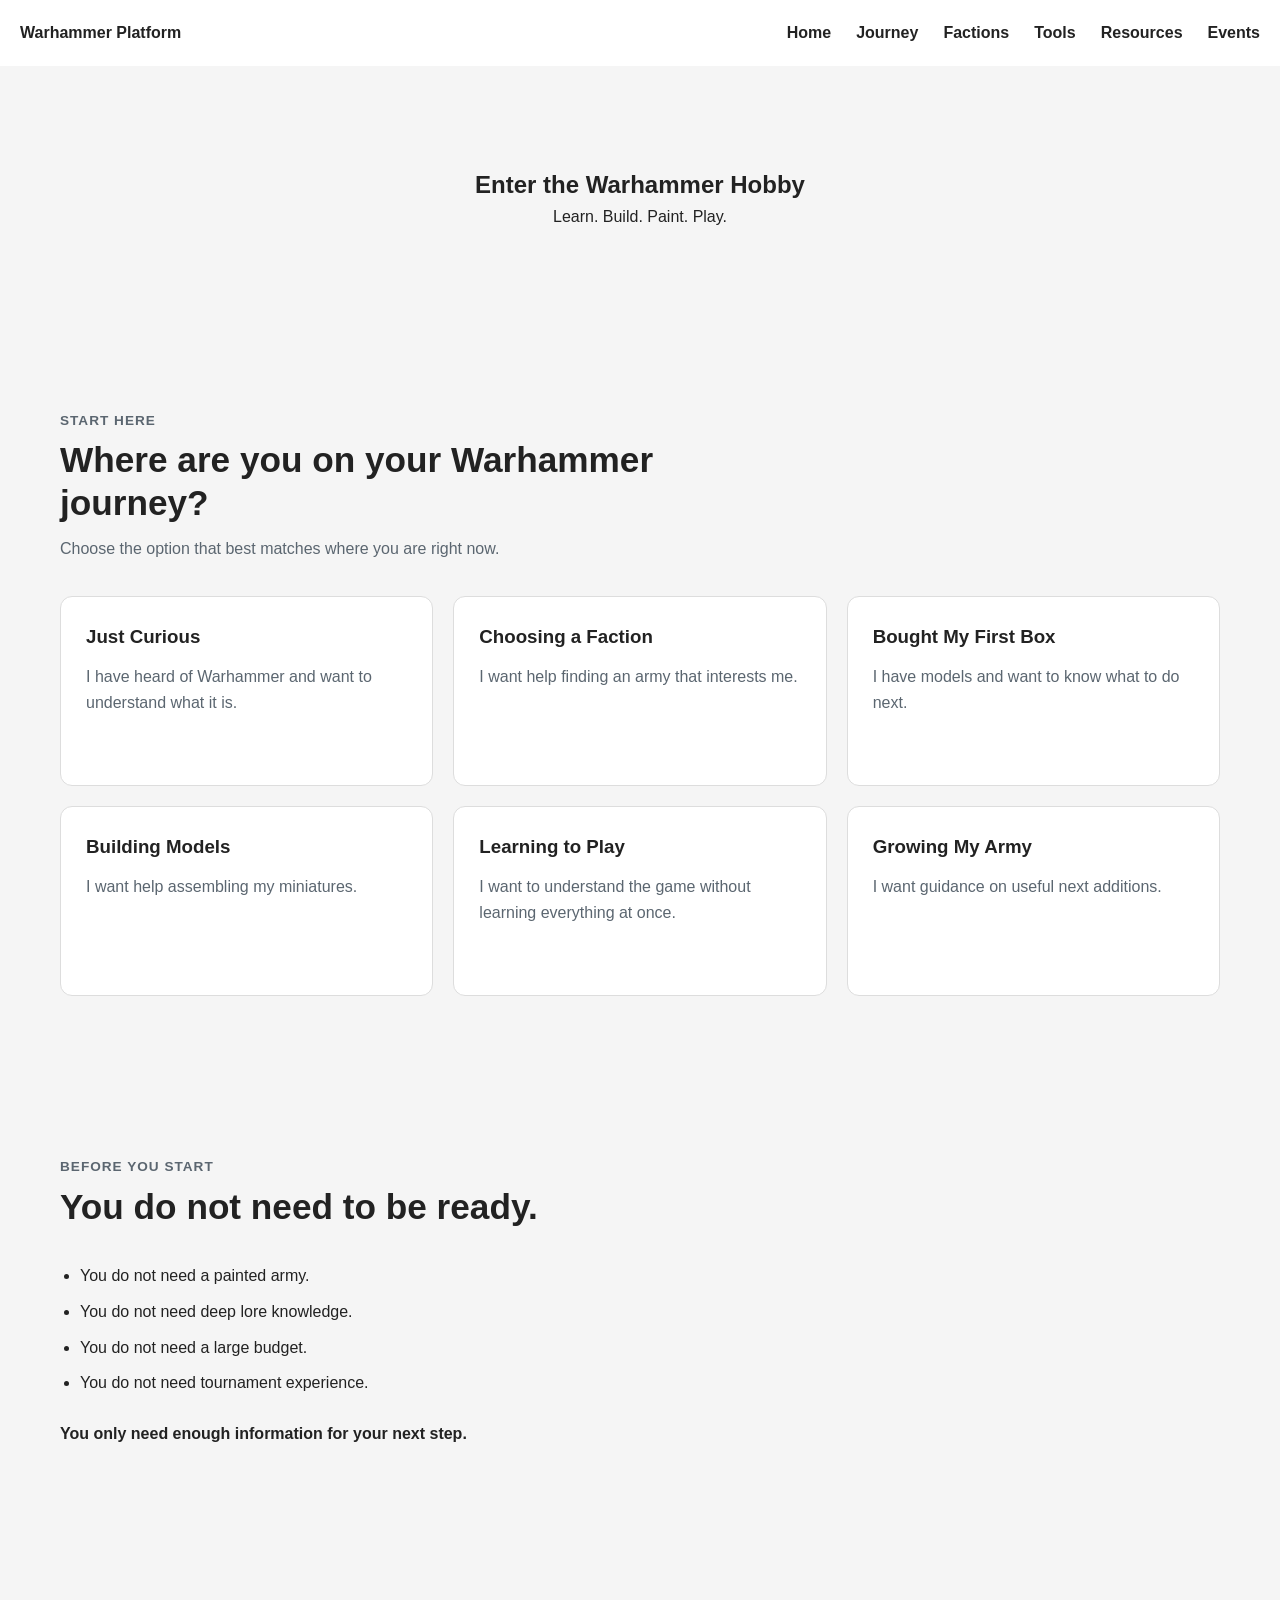
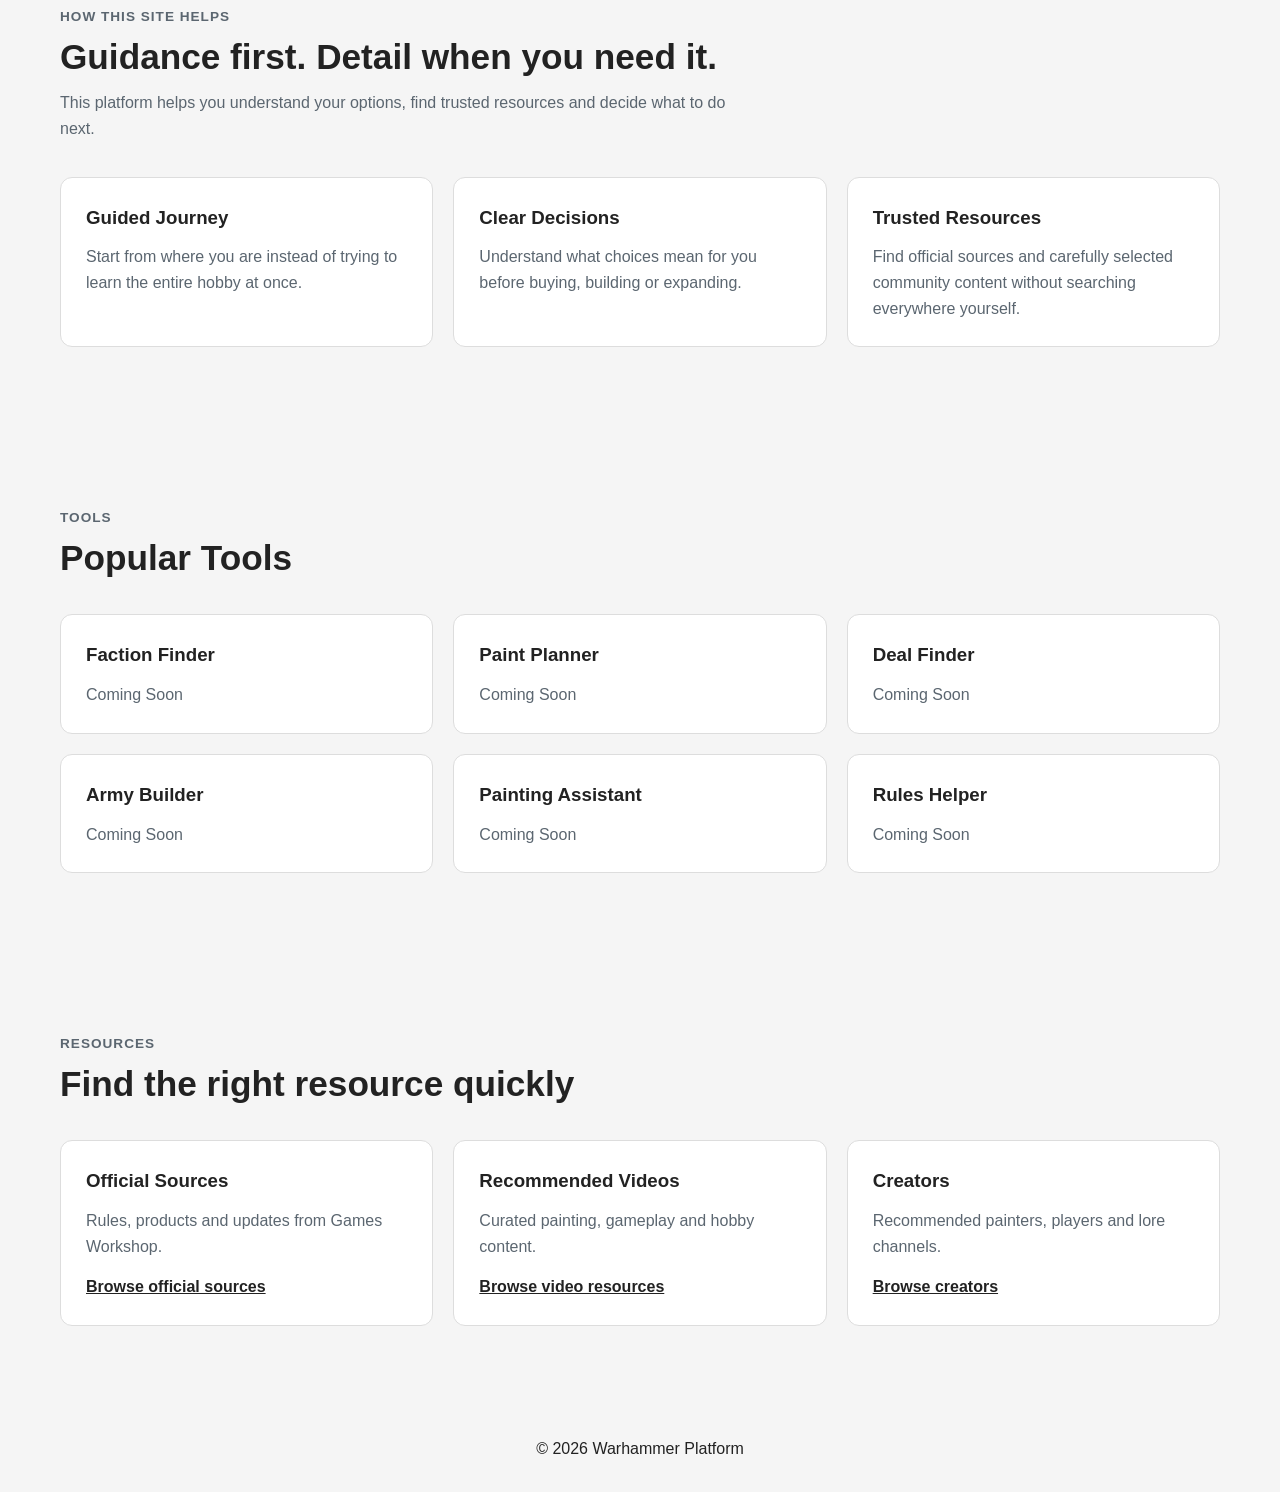
==== commit 12b02fe8: "Apply project coding standards" ====
--- a/index.html
+++ b/index.html
@@ -1,39 +1,55 @@
 <!DOCTYPE html>
 <html lang="en">
 <head>
+    <!-- ========================================
+         PAGE METADATA
+    ========================================= -->
     <meta charset="UTF-8">
     <meta name="viewport" content="width=device-width, initial-scale=1.0">
 
-    <title>Working Title</title>
+    <title>Warhammer Platform</title>
     <meta name="description" content="A beginner-first platform for exploring the Warhammer hobby.">
 
+    <!-- ========================================
+         STYLESHEETS
+    ========================================= -->
     <link rel="stylesheet" href="css/styles.css">
 </head>
 
 <body>
-
+    <!-- ========================================
+         HEADER AND NAVIGATION
+    ========================================= -->
     <header>
         <nav>
             <div class="logo">Warhammer Platform</div>
 
             <ul>
                 <li><a href="#">Home</a></li>
-                <li><a href="#">Journey</a></li>
-                <li><a href="#">Factions</a></li>
-                <li><a href="#">Tools</a></li>
-                <li><a href="#">Resources</a></li>
-                <li><a href="#">Events</a></li>
+                <li><a href="journey.html">Journey</a></li>
+                <li><a href="factions.html">Factions</a></li>
+                <li><a href="tools.html">Tools</a></li>
+                <li><a href="resources.html">Resources</a></li>
+                <li><a href="events.html">Events</a></li>
             </ul>
         </nav>
     </header>
 
+    <!-- ========================================
+         MAIN CONTENT
+    ========================================= -->
     <main>
-
+        <!-- ========================================
+             HERO
+        ========================================= -->
         <section class="hero">
             <h1>Enter the Warhammer Hobby</h1>
             <p>Learn. Build. Paint. Play.</p>
         </section>
 
+        <!-- ========================================
+             JOURNEY OPTIONS
+        ========================================= -->
         <section class="journey">
             <div class="section-heading">
                 <p class="section-label">Start here</p>
@@ -42,7 +58,6 @@
             </div>
 
             <div class="journey-grid">
-
                 <a class="journey-card" href="#">
                     <h3>Just Curious</h3>
                     <p>I have heard of Warhammer and want to understand what it is.</p>
@@ -72,10 +87,12 @@
                     <h3>Growing My Army</h3>
                     <p>I want guidance on useful next additions.</p>
                 </a>
-
-            </div>
-        </section>
-
+            </div>
+        </section>
+
+        <!-- ========================================
+             REASSURANCE
+        ========================================= -->
         <section class="reassurance">
             <div class="section-heading">
                 <p class="section-label">Before you start</p>
@@ -92,6 +109,9 @@
             <p>You only need enough information for your next step.</p>
         </section>
 
+        <!-- ========================================
+             SITE PURPOSE
+        ========================================= -->
         <section class="site-purpose">
             <div class="section-heading">
                 <p class="section-label">How this site helps</p>
@@ -117,6 +137,9 @@
             </div>
         </section>
 
+        <!-- ========================================
+             FEATURED TOOLS
+        ========================================= -->
         <section class="featured-tools">
             <div class="section-heading">
                 <p class="section-label">Tools</p>
@@ -124,7 +147,6 @@
             </div>
 
             <div class="tool-grid">
-
                 <article class="tool-card">
                     <h3>Faction Finder</h3>
                     <p>Coming Soon</p>
@@ -154,10 +176,12 @@
                     <h3>Rules Helper</h3>
                     <p>Coming Soon</p>
                 </article>
-
-            </div>
-        </section>
-
+            </div>
+        </section>
+
+        <!-- ========================================
+             FEATURED RESOURCES
+        ========================================= -->
         <section class="featured-resources">
             <div class="section-heading">
                 <p class="section-label">Resources</p>
@@ -184,14 +208,18 @@
                 </article>
             </div>
         </section>
-
     </main>
 
+    <!-- ========================================
+         FOOTER
+    ========================================= -->
     <footer>
         <p>&copy; 2026 Warhammer Platform</p>
     </footer>
 
-    <script src="js/main.js"></script>
-
+    <!-- ========================================
+         JAVASCRIPT
+    ========================================= -->
+    <script type="module" src="js/main.js"></script>
 </body>
 </html>
--- a/css/styles.css
+++ b/css/styles.css
@@ -1,7 +1,18 @@
+/*
+========================================
+File:
+styles.css
+
+Purpose:
+Imports all modular stylesheet files in
+the required loading order.
+========================================
+*/
+
 @import url("base.css");
 @import url("navigation.css");
-@import url("layout.css");
-@import url("home.css");
+@import url("structure.css");
+@import url("sections.css");
 @import url("components.css");
 @import url("utilities.css");
 @import url("responsive.css");
